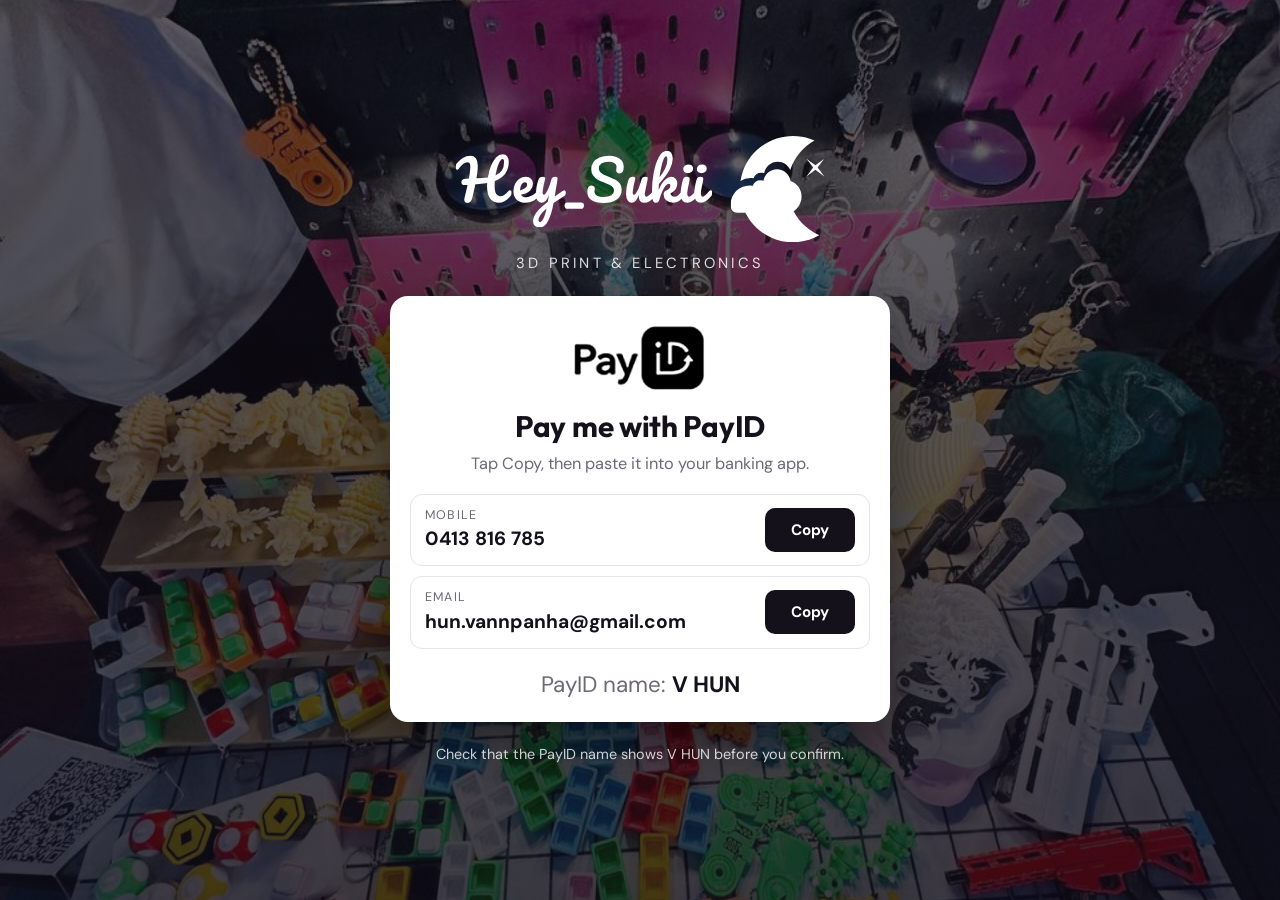
==== index.html @ a08dd2f2 "Add files via upload" ====
<!doctype html>
<html lang="en">
<head>
  <meta charset="utf-8">
  <meta name="viewport" content="width=device-width, initial-scale=1">
  <meta name="theme-color" content="#14111a">
  <meta name="description" content="Pay Hey_Sukii (3D printing and electronics) quickly with PayID. Tap Copy and paste the PayID into your banking app.">
  <meta property="og:type" content="website">
  <meta property="og:title" content="Hey_Sukii - Pay with PayID">
  <meta property="og:description" content="Pay Hey_Sukii with PayID. Tap Copy and paste it into your banking app.">
  <link rel="icon" type="image/svg+xml" href="assets/images/favicon.svg">
  <link rel="stylesheet" href="assets/css/style.css">
  <title>Hey_Sukii | Pay with PayID</title>
</head>
<body>
  <main class="page">

    <header>
      <h1 class="brand"><img src="assets/images/logo-white.svg" alt="Hey_Sukii" width="1500" height="435"></h1>
      <p class="tagline">3D Print &amp; Electronics</p>
    </header>

    <section class="card" aria-labelledby="pay-heading">
      <img class="payid-logo" src="assets/images/payid-logo.png" alt="PayID" width="328" height="168">
      <h2 id="pay-heading">Pay me with PayID</h2>
      <p class="hint">Tap Copy, then paste it into your banking app.</p>

      <!-- To change a PayID: edit the visible text AND the data-copy value on its button. -->
      <div class="payid-row">
        <div>
          <div class="payid-label">Mobile</div>
          <div class="payid-value">0413 816 785</div>
        </div>
        <button type="button" class="copy-btn" id="copy-mobile" data-copy="0413816785" aria-label="Copy PayID mobile number">Copy</button>
      </div>

      <div class="payid-row">
        <div>
          <div class="payid-label">Email</div>
          <div class="payid-value payid-value--email">hun.vannpanha<wbr>@gmail.com</div>
        </div>
        <button type="button" class="copy-btn" id="copy-email" data-copy="hun.vannpanha@gmail.com" aria-label="Copy PayID email address">Copy</button>
      </div>

      <p class="payid-name"><span>PayID name:</span> <strong>V HUN</strong></p>
    </section>

    <p class="notice">Check that the PayID name shows V HUN before you confirm.</p>

  </main>
  <script src="assets/js/main.js" defer></script>
</body>
</html>
---- assets/css/style.css ----
/* ==========================================================================
   Hey_Sukii - PayID payment page
   Edit the design tokens in :root to change colours, fonts and sizes.
   ========================================================================== */

/* ---------- Fonts (self-hosted in assets/fonts) ---------- */
@font-face { font-family: "Pacifico"; src: url("../fonts/Pacifico.ttf") format("truetype"); font-weight: 400; font-display: swap; }
@font-face { font-family: "DM Sans"; src: url("../fonts/dm-sans-latin-400-normal.woff2") format("woff2"); font-weight: 400; font-display: swap; }
@font-face { font-family: "DM Sans"; src: url("../fonts/dm-sans-latin-500-normal.woff2") format("woff2"); font-weight: 500; font-display: swap; }
@font-face { font-family: "DM Sans"; src: url("../fonts/dm-sans-latin-700-normal.woff2") format("woff2"); font-weight: 700; font-display: swap; }
@font-face { font-family: "Outfit"; src: url("../fonts/outfit-latin-600-normal.woff2") format("woff2"); font-weight: 600; font-display: swap; }
@font-face { font-family: "Outfit"; src: url("../fonts/outfit-latin-700-normal.woff2") format("woff2"); font-weight: 700; font-display: swap; }

/* ---------- Design tokens ---------- */
:root {
  /* colours */
  --ink: #14111a;
  --paper: #ffffff;
  --muted: #6d6878;
  --line: #e6e3ec;
  --accent: #e4007c;
  --success: #14803c;

  /* fonts */
  --font-script: "Pacifico", "Brush Script MT", cursive;
  --font-heading: "Outfit", "Segoe UI", system-ui, Arial, sans-serif;
  --font-body: "DM Sans", "Segoe UI", system-ui, Arial, sans-serif;

  /* sizes */
  --logo-width: 370px;
  --payid-logo-height: 72px;
  --text-heading: 1.85rem;
  --text-payid: 1.2rem;
  --text-name: 1.4rem;

  /* shape */
  --radius: 18px;
  --card-width: 500px;

  color-scheme: light;
}

/* ---------- Base ---------- */
*, *::before, *::after { box-sizing: border-box; }

body {
  margin: 0;
  padding: 32px 16px;
  min-height: 100vh;
  display: flex;
  align-items: center;
  justify-content: center;
  background-color: var(--ink);
  color: var(--ink);
  font-family: var(--font-body);
  line-height: 1.4;
  -webkit-text-size-adjust: 100%;
}

/* Background photo with dark overlay (fixed layer works on iOS too) */
body::before {
  content: "";
  position: fixed;
  inset: 0;
  z-index: -1;
  background-image:
    linear-gradient(rgba(14, 10, 20, .62), rgba(14, 10, 20, .78)),
    url("../images/stall.jpg");
  background-size: cover;
  background-position: center;
}

/* ---------- Layout ---------- */
.page { width: 100%; max-width: var(--card-width); display: grid; gap: 22px; text-align: center; }

/* ---------- Header ---------- */
.brand { margin: 0; line-height: 0; }
.brand img { display: block; margin: 0 auto; width: min(var(--logo-width), 80vw); height: auto; }
.tagline {
  margin: 10px 0 0;
  color: rgba(255, 255, 255, .85);
  font-size: .92rem;
  letter-spacing: .22em;
  text-transform: uppercase;
}

/* ---------- Payment card ---------- */
.card {
  background: var(--paper);
  border-radius: var(--radius);
  padding: 26px 20px 22px;
  box-shadow: 0 18px 50px rgba(0, 0, 0, .45);
}
.payid-logo { display: block; margin: 0 auto 12px; height: var(--payid-logo-height); width: auto; }
.card h2 { margin: 0; font-family: var(--font-heading); font-size: var(--text-heading); font-weight: 700; letter-spacing: -.01em; }
.card .hint { margin: 6px 0 18px; color: var(--muted); font-size: 1.02rem; }

.payid-row {
  display: flex;
  align-items: center;
  justify-content: space-between;
  gap: 12px;
  margin-top: 10px;
  padding: 12px 14px;
  border: 1px solid var(--line);
  border-radius: 12px;
  text-align: left;
}
.payid-row > div { min-width: 0; }
.payid-label { font-size: .78rem; text-transform: uppercase; letter-spacing: .1em; color: var(--muted); }
.payid-value { margin-top: 2px; font-size: var(--text-payid); font-weight: 700; overflow-wrap: break-word; user-select: all; }
.payid-value--email { font-size: clamp(.9rem, 4.4vw, var(--text-payid)); }

.copy-btn {
  flex: none;
  min-width: 90px;
  border: 0;
  border-radius: 10px;
  padding: 12px 18px;
  background: var(--ink);
  color: #fff;
  font: 700 .95rem var(--font-body);
  cursor: pointer;
  transition: background .15s, transform .08s;
}
.copy-btn:hover { background: var(--accent); }
.copy-btn:active { transform: scale(.96); }
.copy-btn:focus-visible { outline: 3px solid var(--accent); outline-offset: 2px; }
.copy-btn.is-copied { background: var(--success); }

.payid-name { margin: 20px 0 0; font-size: var(--text-name); }
.payid-name span { color: var(--muted); }

.notice { margin: 0; color: rgba(255, 255, 255, .8); font-size: .9rem; }

/* ---------- 404 page ---------- */
.link-home { color: #fff; font-weight: 700; }

@media (prefers-reduced-motion: reduce) {
  .copy-btn { transition: none; }
}
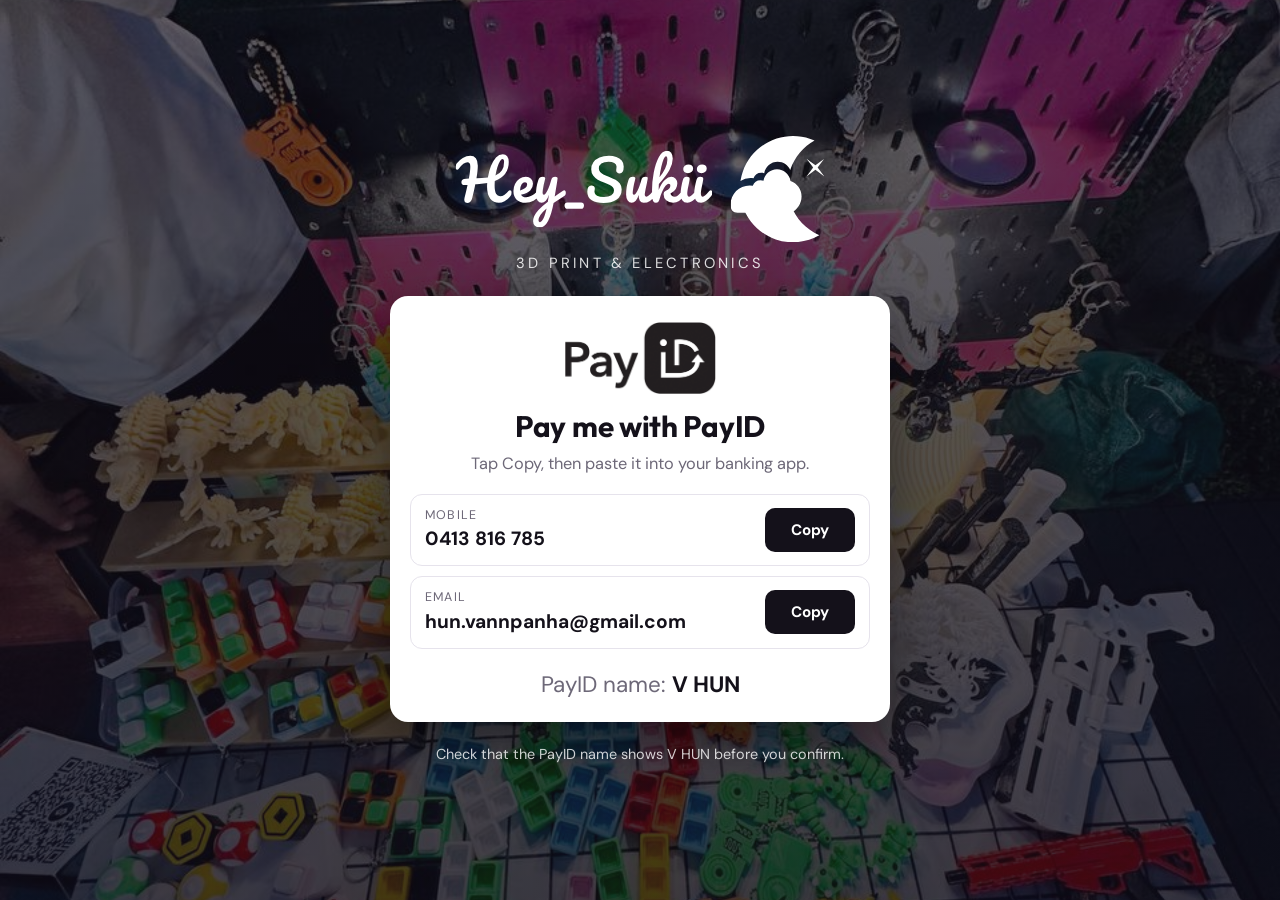
==== commit dcd06eef: "Add files via upload" ====
--- a/index.html
+++ b/index.html
@@ -21,7 +21,7 @@
     </header>
 
     <section class="card" aria-labelledby="pay-heading">
-      <img class="payid-logo" src="assets/images/payid-logo.png" alt="PayID" width="328" height="168">
+      <img class="payid-logo" src="assets/images/PayID_logo.png" alt="PayID" width="328" height="168">
       <h2 id="pay-heading">Pay me with PayID</h2>
       <p class="hint">Tap Copy, then paste it into your banking app.</p>
 
